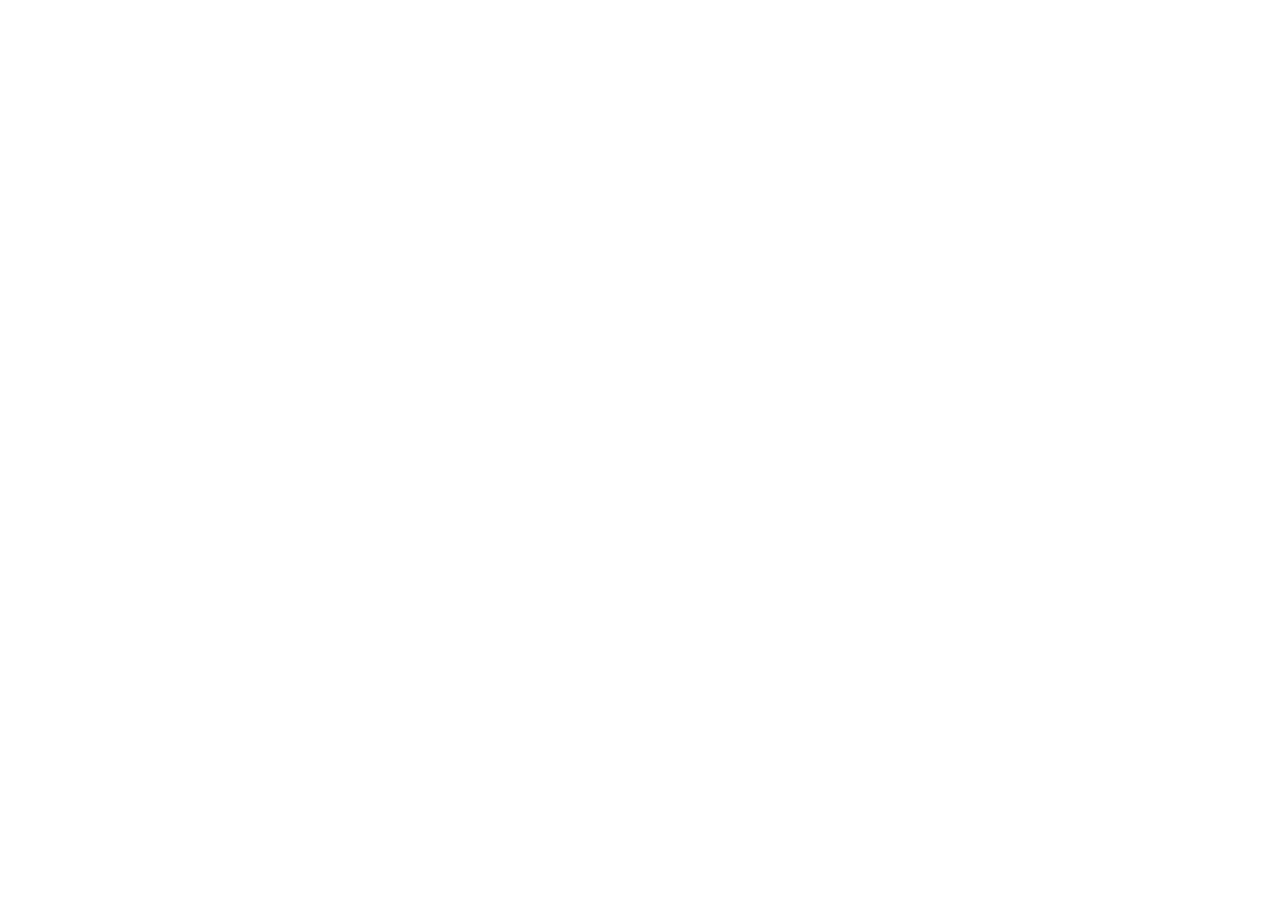
==== admin/index.html @ fb954137 "Add Decap CMS admin panel for non-developer news management - admin/index.html + admin/config.yml: D" ====
<!DOCTYPE html>
<html>
<head>
  <meta charset="utf-8" />
  <meta name="viewport" content="width=device-width, initial-scale=1.0" />
  <title>SUHO 管理者ページ</title>
</head>
<body>
  <script src="https://unpkg.com/decap-cms@^3.0.0/dist/decap-cms.js"></script>
</body>
</html>
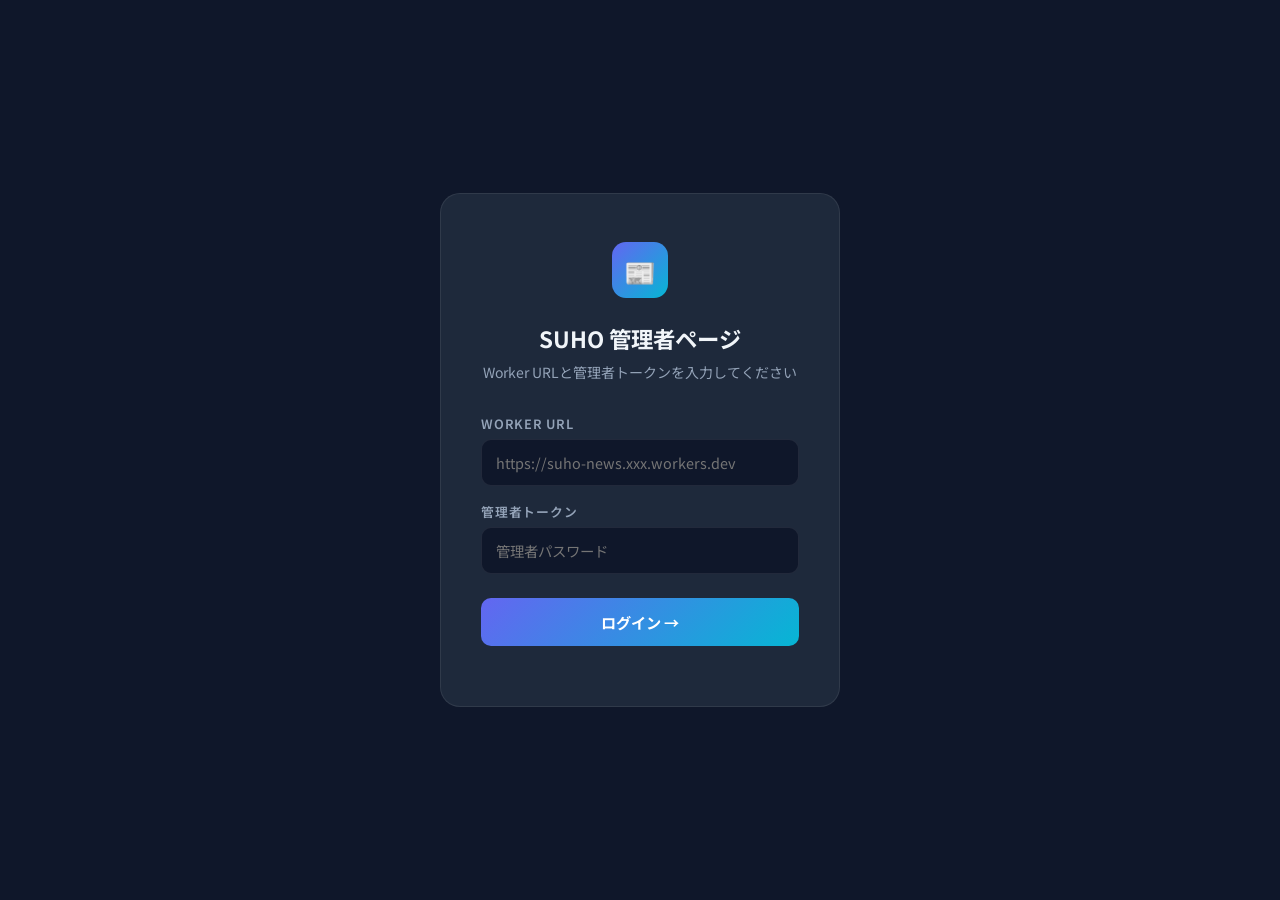
==== commit f7d4a57b: "Add custom bulletin-board admin UI + Cloudflare Worker backend - admin/index.html: full CRUD admin p" ====
--- a/admin/index.html
+++ b/admin/index.html
@@ -1,11 +1,845 @@
 <!DOCTYPE html>
-<html>
+<html lang="ja">
 <head>
-  <meta charset="utf-8" />
+  <meta charset="UTF-8" />
   <meta name="viewport" content="width=device-width, initial-scale=1.0" />
-  <title>SUHO 管理者ページ</title>
+  <title>SUHO ニュース管理</title>
+  <link href="https://fonts.googleapis.com/css2?family=Noto+Sans+JP:wght@400;500;700&display=swap" rel="stylesheet" />
+  <style>
+    *, *::before, *::after { box-sizing: border-box; margin: 0; padding: 0; }
+    :root {
+      --bg:       #0f172a;
+      --surface:  #1e293b;
+      --border:   rgba(255,255,255,.08);
+      --text:     #f1f5f9;
+      --muted:    #94a3b8;
+      --indigo:   #6366f1;
+      --cyan:     #06b6d4;
+      --green:    #10b981;
+      --red:      #ef4444;
+      --yellow:   #f59e0b;
+      --radius:   12px;
+    }
+    body { font-family: 'Noto Sans JP', sans-serif; background: var(--bg); color: var(--text); min-height: 100vh; }
+    a { text-decoration: none; color: inherit; }
+    button { cursor: pointer; font-family: inherit; border: none; outline: none; }
+
+    /* ── Login ─────────────────────────────────── */
+    #login-screen {
+      min-height: 100vh; display: flex; align-items: center; justify-content: center;
+    }
+    .login-card {
+      width: 400px; background: var(--surface); border: 1px solid var(--border);
+      border-radius: 20px; padding: 48px 40px; text-align: center;
+    }
+    .login-logo {
+      width: 56px; height: 56px; border-radius: 14px;
+      background: linear-gradient(135deg, var(--indigo), var(--cyan));
+      display: flex; align-items: center; justify-content: center;
+      font-size: 1.6rem; margin: 0 auto 24px;
+    }
+    .login-card h1 { font-size: 1.4rem; font-weight: 700; margin-bottom: 8px; }
+    .login-card p  { color: var(--muted); font-size: .875rem; margin-bottom: 32px; }
+    .field { text-align: left; margin-bottom: 16px; }
+    .field label { display: block; font-size: .8rem; font-weight: 600; color: var(--muted); margin-bottom: 6px; letter-spacing: .06em; text-transform: uppercase; }
+    .field input {
+      width: 100%; padding: 12px 14px; border-radius: 10px;
+      background: var(--bg); border: 1px solid var(--border);
+      color: var(--text); font-size: .9rem; font-family: inherit;
+      transition: border-color .2s;
+    }
+    .field input:focus { border-color: var(--indigo); outline: none; }
+    .btn-login {
+      width: 100%; padding: 13px; border-radius: 10px; font-size: .95rem; font-weight: 700;
+      background: linear-gradient(135deg, var(--indigo), var(--cyan));
+      color: #fff; margin-top: 8px; transition: opacity .2s;
+    }
+    .btn-login:hover { opacity: .9; }
+    .login-error { color: var(--red); font-size: .82rem; margin-top: 12px; }
+
+    /* ── App Layout ─────────────────────────────── */
+    #app { display: none; min-height: 100vh; flex-direction: column; }
+    #app.visible { display: flex; }
+
+    .app-header {
+      height: 60px; background: var(--surface); border-bottom: 1px solid var(--border);
+      display: flex; align-items: center; padding: 0 24px; gap: 16px; position: sticky; top: 0; z-index: 100;
+    }
+    .app-header .logo {
+      display: flex; align-items: center; gap: 10px; font-weight: 800; font-size: 1.1rem;
+    }
+    .app-header .logo span {
+      background: linear-gradient(135deg, var(--indigo), var(--cyan));
+      -webkit-background-clip: text; -webkit-text-fill-color: transparent;
+    }
+    .app-header .logo img { width: 32px; height: 32px; border-radius: 8px; }
+    .header-spacer { flex: 1; }
+    .btn-logout {
+      padding: 7px 16px; border-radius: 8px; font-size: .82rem; font-weight: 600;
+      background: transparent; border: 1px solid var(--border); color: var(--muted);
+      transition: all .2s;
+    }
+    .btn-logout:hover { border-color: var(--red); color: var(--red); }
+
+    .app-body { flex: 1; padding: 32px 28px; max-width: 1200px; margin: 0 auto; width: 100%; }
+
+    /* ── Toolbar ─────────────────────────────────── */
+    .toolbar {
+      display: flex; align-items: center; gap: 12px; margin-bottom: 24px; flex-wrap: wrap;
+    }
+    .toolbar h1 { font-size: 1.3rem; font-weight: 700; flex: 1; }
+    .btn-new {
+      display: flex; align-items: center; gap: 8px;
+      padding: 10px 20px; border-radius: 10px; font-size: .9rem; font-weight: 700;
+      background: linear-gradient(135deg, var(--indigo), var(--cyan)); color: #fff;
+      transition: opacity .2s; white-space: nowrap;
+    }
+    .btn-new:hover { opacity: .9; }
+    .btn-seed {
+      padding: 10px 16px; border-radius: 10px; font-size: .82rem; font-weight: 600;
+      background: rgba(245,158,11,.12); border: 1px solid rgba(245,158,11,.3); color: var(--yellow);
+      transition: all .2s; white-space: nowrap;
+    }
+    .btn-seed:hover { background: rgba(245,158,11,.2); }
+    .search-wrap { position: relative; }
+    .search-wrap input {
+      padding: 10px 14px 10px 36px; border-radius: 10px;
+      background: var(--surface); border: 1px solid var(--border);
+      color: var(--text); font-size: .875rem; font-family: inherit; width: 220px;
+    }
+    .search-wrap input:focus { border-color: var(--indigo); outline: none; }
+    .search-wrap .si { position: absolute; left: 11px; top: 50%; transform: translateY(-50%); color: var(--muted); font-size: .95rem; }
+
+    /* ── Stats ───────────────────────────────────── */
+    .stats { display: flex; gap: 16px; margin-bottom: 24px; }
+    .stat-card {
+      flex: 1; background: var(--surface); border: 1px solid var(--border);
+      border-radius: var(--radius); padding: 18px 20px;
+    }
+    .stat-card .num { font-size: 1.8rem; font-weight: 800; background: linear-gradient(135deg,var(--indigo),var(--cyan)); -webkit-background-clip:text; -webkit-text-fill-color:transparent; }
+    .stat-card .lbl { font-size: .78rem; color: var(--muted); margin-top: 4px; }
+
+    /* ── Article List ────────────────────────────── */
+    .article-table {
+      background: var(--surface); border: 1px solid var(--border); border-radius: var(--radius);
+      overflow: hidden;
+    }
+    .at-header {
+      display: grid; grid-template-columns: 60px 1fr 120px 110px 90px;
+      padding: 12px 20px; border-bottom: 1px solid var(--border);
+      font-size: .75rem; font-weight: 700; color: var(--muted); text-transform: uppercase; letter-spacing: .08em;
+    }
+    .at-row {
+      display: grid; grid-template-columns: 60px 1fr 120px 110px 90px;
+      padding: 14px 20px; border-bottom: 1px solid var(--border);
+      align-items: center; transition: background .15s;
+    }
+    .at-row:last-child { border-bottom: none; }
+    .at-row:hover { background: rgba(255,255,255,.03); }
+    .at-thumb {
+      width: 44px; height: 44px; border-radius: 10px; overflow: hidden;
+      background: linear-gradient(135deg, rgba(99,102,241,.2), rgba(6,182,212,.1));
+      display: flex; align-items: center; justify-content: center; font-size: 1.4rem;
+      border: 1px solid var(--border); flex-shrink: 0;
+    }
+    .at-thumb img { width: 100%; height: 100%; object-fit: cover; }
+    .at-info { padding-right: 16px; min-width: 0; }
+    .at-title {
+      font-size: .9rem; font-weight: 600; line-height: 1.4;
+      white-space: nowrap; overflow: hidden; text-overflow: ellipsis;
+      margin-bottom: 4px;
+    }
+    .at-featured-badge {
+      display: inline-flex; align-items: center; gap: 4px;
+      font-size: .68rem; font-weight: 700; padding: 2px 8px; border-radius: 6px;
+      background: rgba(245,158,11,.15); color: var(--yellow); border: 1px solid rgba(245,158,11,.3);
+    }
+    .at-cat {
+      font-size: .75rem; font-weight: 600; padding: 4px 10px; border-radius: 6px;
+      width: fit-content;
+    }
+    .cat-corporate   { background: rgba(99,102,241,.12); color: var(--indigo); border: 1px solid rgba(99,102,241,.2); }
+    .cat-service     { background: rgba(6,182,212,.12);  color: var(--cyan);   border: 1px solid rgba(6,182,212,.2); }
+    .cat-partnership { background: rgba(245,158,11,.12); color: var(--yellow); border: 1px solid rgba(245,158,11,.2); }
+    .cat-event       { background: rgba(16,185,129,.12); color: var(--green);  border: 1px solid rgba(16,185,129,.2); }
+    .at-date { font-size: .82rem; color: var(--muted); }
+    .at-actions { display: flex; gap: 8px; justify-content: flex-end; }
+    .btn-edit, .btn-del {
+      width: 32px; height: 32px; border-radius: 8px; font-size: .9rem;
+      display: flex; align-items: center; justify-content: center; transition: all .2s;
+    }
+    .btn-edit { background: rgba(99,102,241,.12); color: var(--indigo); border: 1px solid rgba(99,102,241,.2); }
+    .btn-edit:hover { background: rgba(99,102,241,.25); }
+    .btn-del  { background: rgba(239,68,68,.1);  color: var(--red);    border: 1px solid rgba(239,68,68,.2); }
+    .btn-del:hover  { background: rgba(239,68,68,.2); }
+    .no-articles { padding: 60px 20px; text-align: center; color: var(--muted); }
+    .no-articles .ni { font-size: 2.5rem; margin-bottom: 12px; }
+
+    /* ── Overlay / Form ──────────────────────────── */
+    .overlay {
+      display: none; position: fixed; inset: 0; z-index: 200;
+      background: rgba(0,0,0,.6); backdrop-filter: blur(4px);
+    }
+    .overlay.open { display: flex; align-items: flex-start; justify-content: flex-end; }
+    .panel {
+      width: 520px; max-width: 100vw; height: 100vh;
+      background: var(--surface); border-left: 1px solid var(--border);
+      overflow-y: auto; display: flex; flex-direction: column;
+    }
+    .panel-header {
+      padding: 22px 24px; border-bottom: 1px solid var(--border);
+      display: flex; align-items: center; gap: 12px; position: sticky; top: 0;
+      background: var(--surface); z-index: 10;
+    }
+    .panel-header h2 { font-size: 1.05rem; font-weight: 700; flex: 1; }
+    .btn-close {
+      width: 34px; height: 34px; border-radius: 8px; font-size: 1.1rem;
+      background: rgba(255,255,255,.06); color: var(--muted); border: 1px solid var(--border);
+      transition: all .2s;
+    }
+    .btn-close:hover { background: rgba(239,68,68,.15); color: var(--red); }
+    .panel-body { padding: 24px; flex: 1; }
+    .panel-footer {
+      padding: 16px 24px; border-top: 1px solid var(--border);
+      display: flex; gap: 10px; justify-content: flex-end;
+      position: sticky; bottom: 0; background: var(--surface);
+    }
+    .btn-cancel {
+      padding: 10px 20px; border-radius: 10px; font-size: .9rem; font-weight: 600;
+      background: rgba(255,255,255,.06); color: var(--muted); border: 1px solid var(--border);
+      transition: all .2s;
+    }
+    .btn-cancel:hover { background: rgba(255,255,255,.1); color: var(--text); }
+    .btn-save {
+      padding: 10px 24px; border-radius: 10px; font-size: .9rem; font-weight: 700;
+      background: linear-gradient(135deg, var(--indigo), var(--cyan)); color: #fff;
+      transition: opacity .2s; display: flex; align-items: center; gap: 8px;
+    }
+    .btn-save:hover { opacity: .9; }
+
+    /* Form fields */
+    .form-group { margin-bottom: 20px; }
+    .form-group label {
+      display: block; font-size: .78rem; font-weight: 700; color: var(--muted);
+      margin-bottom: 6px; letter-spacing: .06em; text-transform: uppercase;
+    }
+    .form-group label .req { color: var(--red); margin-left: 2px; }
+    .form-group input,
+    .form-group textarea,
+    .form-group select {
+      width: 100%; padding: 11px 14px; border-radius: 10px;
+      background: var(--bg); border: 1px solid var(--border);
+      color: var(--text); font-size: .9rem; font-family: inherit;
+      transition: border-color .2s; resize: vertical;
+    }
+    .form-group input:focus,
+    .form-group textarea:focus,
+    .form-group select:focus { border-color: var(--indigo); outline: none; }
+    .form-row { display: grid; grid-template-columns: 1fr 1fr; gap: 12px; }
+
+    /* Image upload */
+    .img-upload-area {
+      border: 2px dashed var(--border); border-radius: 14px;
+      padding: 28px 20px; text-align: center; cursor: pointer;
+      transition: all .2s; position: relative; overflow: hidden;
+    }
+    .img-upload-area:hover, .img-upload-area.drag { border-color: var(--indigo); background: rgba(99,102,241,.05); }
+    .img-upload-area .up-icon { font-size: 2rem; margin-bottom: 10px; }
+    .img-upload-area p { font-size: .85rem; color: var(--muted); }
+    .img-upload-area p strong { color: var(--indigo); }
+    .img-upload-area input[type=file] { position: absolute; inset: 0; opacity: 0; cursor: pointer; }
+    .img-preview {
+      position: relative; border-radius: 12px; overflow: hidden;
+      border: 1px solid var(--border); background: var(--bg);
+    }
+    .img-preview img { width: 100%; height: 160px; object-fit: cover; display: block; }
+    .img-preview-emoji { height: 80px; display: flex; align-items: center; justify-content: center; font-size: 2.5rem; }
+    .img-remove {
+      position: absolute; top: 8px; right: 8px; width: 26px; height: 26px;
+      border-radius: 50%; background: rgba(0,0,0,.6); color: #fff;
+      display: flex; align-items: center; justify-content: center; font-size: .7rem; cursor: pointer;
+      transition: background .2s;
+    }
+    .img-remove:hover { background: var(--red); }
+
+    /* Toggle switch */
+    .toggle-row {
+      display: flex; align-items: center; gap: 14px;
+      padding: 14px; border-radius: 12px; background: var(--bg); border: 1px solid var(--border);
+    }
+    .toggle-row .tr-info { flex: 1; }
+    .toggle-row .tr-label { font-size: .9rem; font-weight: 600; margin-bottom: 2px; }
+    .toggle-row .tr-desc  { font-size: .78rem; color: var(--muted); }
+    .toggle {
+      position: relative; width: 44px; height: 24px; flex-shrink: 0;
+    }
+    .toggle input { opacity: 0; width: 0; height: 0; position: absolute; }
+    .toggle-track {
+      position: absolute; inset: 0; border-radius: 12px;
+      background: rgba(255,255,255,.1); border: 1px solid var(--border);
+      transition: background .2s;
+    }
+    .toggle input:checked + .toggle-track { background: linear-gradient(135deg, var(--indigo), var(--cyan)); border-color: transparent; }
+    .toggle-thumb {
+      position: absolute; top: 2px; left: 2px; width: 18px; height: 18px;
+      border-radius: 50%; background: #fff; transition: left .2s;
+      box-shadow: 0 1px 4px rgba(0,0,0,.3);
+    }
+    .toggle input:checked ~ .toggle-thumb { left: 22px; }
+
+    /* Delete confirm */
+    .del-dialog {
+      display: none; position: fixed; inset: 0; z-index: 300;
+      background: rgba(0,0,0,.7); backdrop-filter: blur(4px);
+      align-items: center; justify-content: center;
+    }
+    .del-dialog.open { display: flex; }
+    .del-card {
+      background: var(--surface); border: 1px solid var(--border);
+      border-radius: 18px; padding: 32px 28px; max-width: 360px; text-align: center;
+    }
+    .del-card .del-icon { font-size: 2.5rem; margin-bottom: 14px; }
+    .del-card h3 { font-size: 1.05rem; font-weight: 700; margin-bottom: 8px; }
+    .del-card p  { font-size: .85rem; color: var(--muted); margin-bottom: 24px; line-height: 1.6; }
+    .del-btns { display: flex; gap: 10px; justify-content: center; }
+    .btn-del-cancel { padding: 10px 22px; border-radius: 10px; font-size: .9rem; font-weight: 600; background: rgba(255,255,255,.06); color: var(--muted); border: 1px solid var(--border); transition: all .2s; }
+    .btn-del-cancel:hover { color: var(--text); }
+    .btn-del-confirm { padding: 10px 22px; border-radius: 10px; font-size: .9rem; font-weight: 700; background: var(--red); color: #fff; transition: opacity .2s; }
+    .btn-del-confirm:hover { opacity: .85; }
+
+    /* Toast */
+    .toast {
+      position: fixed; bottom: 24px; right: 24px; z-index: 400;
+      padding: 12px 20px; border-radius: 12px; font-size: .875rem; font-weight: 600;
+      background: var(--green); color: #fff; opacity: 0; transform: translateY(8px);
+      transition: all .3s; pointer-events: none;
+    }
+    .toast.error { background: var(--red); }
+    .toast.show  { opacity: 1; transform: translateY(0); }
+
+    /* Loading */
+    .loading { text-align: center; padding: 60px; color: var(--muted); }
+    .spinner { width: 32px; height: 32px; border: 3px solid var(--border); border-top-color: var(--indigo); border-radius: 50%; animation: spin .7s linear infinite; margin: 0 auto 12px; }
+    @keyframes spin { to { transform: rotate(360deg); } }
+
+    /* Uploading indicator */
+    .upload-progress { font-size: .8rem; color: var(--cyan); margin-top: 6px; display: none; }
+    .upload-progress.show { display: block; }
+
+    @media (max-width: 768px) {
+      .at-header, .at-row { grid-template-columns: 50px 1fr 90px; }
+      .at-header > *:nth-child(3), .at-row > *:nth-child(3) { display: none; }
+      .stats { flex-wrap: wrap; }
+      .stat-card { min-width: calc(50% - 8px); }
+      .panel { width: 100vw; }
+    }
+  </style>
 </head>
 <body>
-  <script src="https://unpkg.com/decap-cms@^3.0.0/dist/decap-cms.js"></script>
+
+<!-- ===== LOGIN ===== -->
+<div id="login-screen">
+  <div class="login-card">
+    <div class="login-logo">📰</div>
+    <h1>SUHO 管理者ページ</h1>
+    <p>Worker URLと管理者トークンを入力してください</p>
+    <div class="field">
+      <label>Worker URL</label>
+      <input id="inp-url" type="url" placeholder="https://suho-news.xxx.workers.dev" />
+    </div>
+    <div class="field">
+      <label>管理者トークン</label>
+      <input id="inp-token" type="password" placeholder="管理者パスワード" />
+    </div>
+    <button class="btn-login" onclick="login()">ログイン →</button>
+    <div class="login-error" id="login-err"></div>
+  </div>
+</div>
+
+<!-- ===== APP ===== -->
+<div id="app">
+  <header class="app-header">
+    <div class="logo">
+      <img src="../assets/suho-logo.png" alt="SUHO" onerror="this.style.display='none'" />
+      <span>SUHO</span>
+    </div>
+    <div style="font-size:.82rem;color:var(--muted);margin-left:4px">ニュース管理</div>
+    <div class="header-spacer"></div>
+    <button class="btn-logout" onclick="logout()">ログアウト</button>
+  </header>
+
+  <div class="app-body">
+    <!-- Toolbar -->
+    <div class="toolbar">
+      <h1>記事一覧</h1>
+      <div class="search-wrap">
+        <span class="si">🔍</span>
+        <input id="search-inp" placeholder="記事を検索..." oninput="renderList()" />
+      </div>
+      <button class="btn-seed" onclick="seedInitialData()" title="news-data.json の初期データをインポート">📥 初期データ投入</button>
+      <button class="btn-new" onclick="openForm()">＋ 新規記事</button>
+    </div>
+
+    <!-- Stats -->
+    <div class="stats" id="stats"></div>
+
+    <!-- Article list -->
+    <div class="article-table" id="article-list">
+      <div class="loading"><div class="spinner"></div>読み込み中…</div>
+    </div>
+  </div>
+</div>
+
+<!-- ===== FORM PANEL ===== -->
+<div class="overlay" id="overlay" onclick="overlayClick(event)">
+  <div class="panel" id="panel">
+    <div class="panel-header">
+      <h2 id="panel-title">新規記事を追加</h2>
+      <button class="btn-close" onclick="closeForm()">✕</button>
+    </div>
+    <div class="panel-body">
+
+      <!-- Image upload -->
+      <div class="form-group">
+        <label>サムネイル画像（任意）</label>
+        <div id="upload-area" class="img-upload-area" ondragover="onDrag(event,true)" ondragleave="onDrag(event,false)" ondrop="onDrop(event)">
+          <div class="up-icon">🖼️</div>
+          <p>ここにドラッグ＆ドロップ<br/>または <strong>クリックして選択</strong></p>
+          <input type="file" id="img-input" accept="image/*" onchange="onImageSelect(event)" />
+        </div>
+        <div id="img-preview-wrap" style="display:none"></div>
+        <div class="upload-progress" id="upload-progress">⏳ アップロード中…</div>
+      </div>
+
+      <!-- Emoji (shown when no image) -->
+      <div class="form-group" id="emoji-group">
+        <label>アイコン絵文字（画像なしの場合）</label>
+        <input id="f-emoji" type="text" placeholder="例: 🤝 🛡️ ☁️ 🎮" maxlength="4" value="📰" />
+      </div>
+
+      <!-- Title -->
+      <div class="form-group">
+        <label>タイトル <span class="req">*</span></label>
+        <input id="f-title" type="text" placeholder="記事のタイトルを入力" />
+      </div>
+
+      <!-- Category & Date -->
+      <div class="form-row">
+        <div class="form-group">
+          <label>カテゴリ <span class="req">*</span></label>
+          <select id="f-category">
+            <option value="corporate">コーポレート</option>
+            <option value="service">サービス</option>
+            <option value="partnership">パートナーシップ</option>
+            <option value="event">イベント</option>
+          </select>
+        </div>
+        <div class="form-group">
+          <label>日付 <span class="req">*</span></label>
+          <input id="f-date" type="date" />
+        </div>
+      </div>
+
+      <!-- Excerpt -->
+      <div class="form-group">
+        <label>概要文（一覧に表示）</label>
+        <textarea id="f-excerpt" rows="3" placeholder="1〜2文程度の概要を入力してください"></textarea>
+      </div>
+
+      <!-- Link -->
+      <div class="form-group">
+        <label>詳細ページURL（任意）</label>
+        <input id="f-link" type="url" placeholder="https://... （なければ空白）" />
+      </div>
+
+      <!-- Featured toggle -->
+      <div class="form-group">
+        <label>表示設定</label>
+        <div class="toggle-row">
+          <div class="tr-info">
+            <div class="tr-label">⭐ フィーチャー記事として表示</div>
+            <div class="tr-desc">ONにするとページ上部に大きく表示されます（1件のみ有効）</div>
+          </div>
+          <label class="toggle">
+            <input type="checkbox" id="f-featured" />
+            <div class="toggle-track"></div>
+            <div class="toggle-thumb"></div>
+          </label>
+        </div>
+      </div>
+
+    </div>
+    <div class="panel-footer">
+      <button class="btn-cancel" onclick="closeForm()">キャンセル</button>
+      <button class="btn-save" onclick="saveArticle()">
+        <span id="save-txt">保存する</span>
+      </button>
+    </div>
+  </div>
+</div>
+
+<!-- ===== DELETE CONFIRM ===== -->
+<div class="del-dialog" id="del-dialog">
+  <div class="del-card">
+    <div class="del-icon">🗑️</div>
+    <h3>記事を削除しますか？</h3>
+    <p id="del-target-title" style="color:var(--text);font-weight:600;margin-bottom:8px"></p>
+    <p>この操作は元に戻せません。</p>
+    <div class="del-btns">
+      <button class="btn-del-cancel" onclick="closeDelete()">キャンセル</button>
+      <button class="btn-del-confirm" onclick="confirmDelete()">削除する</button>
+    </div>
+  </div>
+</div>
+
+<!-- ===== TOAST ===== -->
+<div class="toast" id="toast"></div>
+
+<script>
+  /* ── Config ─────────────────────────────────────────── */
+  let WORKER_URL  = localStorage.getItem('suho_worker_url')  || '';
+  let ADMIN_TOKEN = localStorage.getItem('suho_admin_token') || '';
+
+  /* ── State ──────────────────────────────────────────── */
+  let articles  = [];
+  let editingId = null;
+  let deleteId  = null;
+  let uploadedImageUrl = '';
+
+  /* ── API Helpers ─────────────────────────────────────── */
+  async function api(method, path, body) {
+    const opts = {
+      method,
+      headers: {
+        'Authorization': `Bearer ${ADMIN_TOKEN}`,
+        ...(body && !(body instanceof FormData) ? { 'Content-Type': 'application/json' } : {})
+      },
+      ...(body ? { body: body instanceof FormData ? body : JSON.stringify(body) } : {})
+    };
+    const res = await fetch(`${WORKER_URL}${path}`, opts);
+    const data = await res.json();
+    if (!res.ok) throw new Error(data.error || `HTTP ${res.status}`);
+    return data;
+  }
+
+  /* ── Auth ────────────────────────────────────────────── */
+  async function login() {
+    const url   = document.getElementById('inp-url').value.trim().replace(/\/$/, '');
+    const token = document.getElementById('inp-token').value.trim();
+    const err   = document.getElementById('login-err');
+    err.textContent = '';
+    if (!url || !token) { err.textContent = 'URLとトークンを入力してください'; return; }
+
+    try {
+      const res = await fetch(`${url}/articles`);
+      if (!res.ok) throw new Error('接続できませんでした');
+      WORKER_URL  = url;
+      ADMIN_TOKEN = token;
+      localStorage.setItem('suho_worker_url',   WORKER_URL);
+      localStorage.setItem('suho_admin_token',  ADMIN_TOKEN);
+      await initApp();
+    } catch (e) {
+      err.textContent = `ログイン失敗: ${e.message}`;
+    }
+  }
+
+  function logout() {
+    localStorage.removeItem('suho_worker_url');
+    localStorage.removeItem('suho_admin_token');
+    location.reload();
+  }
+
+  /* ── Init ────────────────────────────────────────────── */
+  async function initApp() {
+    document.getElementById('login-screen').style.display = 'none';
+    const app = document.getElementById('app');
+    app.classList.add('visible');
+    await loadArticles();
+    // Today's date as default
+    document.getElementById('f-date').value = new Date().toISOString().slice(0, 10);
+  }
+
+  async function loadArticles() {
+    try {
+      const data = await api('GET', '/articles');
+      articles = data.articles || [];
+      renderStats();
+      renderList();
+    } catch (e) {
+      showToast('データ読み込みエラー: ' + e.message, true);
+    }
+  }
+
+  /* ── Stats ───────────────────────────────────────────── */
+  const CAT_LABELS = { corporate: 'コーポレート', service: 'サービス', partnership: 'パートナーシップ', event: 'イベント' };
+  function renderStats() {
+    const total  = articles.length;
+    const cats   = [...new Set(articles.map(a => a.category))].length;
+    const latest = articles[0]?.date || '—';
+    document.getElementById('stats').innerHTML = `
+      <div class="stat-card"><div class="num">${total}</div><div class="lbl">総記事数</div></div>
+      <div class="stat-card"><div class="num">${cats}</div><div class="lbl">カテゴリ数</div></div>
+      <div class="stat-card"><div class="num" style="font-size:1.2rem">${latest}</div><div class="lbl">最新記事日付</div></div>
+    `;
+  }
+
+  /* ── List Render ─────────────────────────────────────── */
+  function renderList() {
+    const q   = (document.getElementById('search-inp').value || '').toLowerCase();
+    const filtered = q ? articles.filter(a => a.title.toLowerCase().includes(q) || (a.excerpt || '').toLowerCase().includes(q)) : articles;
+    const list = document.getElementById('article-list');
+
+    if (!filtered.length) {
+      list.innerHTML = '<div class="no-articles"><div class="ni">📭</div><p>記事がありません</p></div>';
+      return;
+    }
+
+    const thumb = a => a.image
+      ? `<div class="at-thumb"><img src="${a.image}" alt="" loading="lazy"/></div>`
+      : `<div class="at-thumb">${a.emoji || '📰'}</div>`;
+
+    const catCls = { corporate: 'cat-corporate', service: 'cat-service', partnership: 'cat-partnership', event: 'cat-event' };
+
+    list.innerHTML = `
+      <div class="at-header"><div>画像</div><div>タイトル</div><div>カテゴリ</div><div>日付</div><div></div></div>
+      ${filtered.map(a => `
+        <div class="at-row">
+          ${thumb(a)}
+          <div class="at-info">
+            <div class="at-title">${escHtml(a.title)}</div>
+            ${a.featured ? '<div class="at-featured-badge">⭐ Featured</div>' : ''}
+          </div>
+          <div><span class="at-cat ${catCls[a.category] || ''}">${CAT_LABELS[a.category] || a.category}</span></div>
+          <div class="at-date">${a.date}</div>
+          <div class="at-actions">
+            <button class="btn-edit" onclick="openEdit('${a.id}')" title="編集">✏️</button>
+            <button class="btn-del"  onclick="openDelete('${a.id}')" title="削除">🗑️</button>
+          </div>
+        </div>`).join('')}`;
+  }
+
+  /* ── Form Open/Close ──────────────────────────────────── */
+  function openForm(article) {
+    editingId        = article ? article.id : null;
+    uploadedImageUrl = article?.image || '';
+
+    document.getElementById('panel-title').textContent = article ? '記事を編集' : '新規記事を追加';
+    document.getElementById('f-title').value    = article?.title    || '';
+    document.getElementById('f-category').value = article?.category || 'corporate';
+    document.getElementById('f-date').value     = article ? dateToInput(article.date) : new Date().toISOString().slice(0,10);
+    document.getElementById('f-excerpt').value  = article?.excerpt  || '';
+    document.getElementById('f-link').value     = (article?.link && article.link !== '#') ? article.link : '';
+    document.getElementById('f-emoji').value    = article?.emoji    || '📰';
+    document.getElementById('f-featured').checked = !!article?.featured;
+    document.getElementById('save-txt').textContent = article ? '更新する' : '保存する';
+
+    setImagePreview(article?.image || '');
+    document.getElementById('overlay').classList.add('open');
+  }
+
+  function openEdit(id) {
+    const a = articles.find(a => a.id === id);
+    if (a) openForm(a);
+  }
+
+  function closeForm() {
+    document.getElementById('overlay').classList.remove('open');
+    editingId = null;
+    uploadedImageUrl = '';
+  }
+
+  function overlayClick(e) {
+    if (e.target === document.getElementById('overlay')) closeForm();
+  }
+
+  /* ── Image Upload ──────────────────────────────────────── */
+  function onDrag(e, over) {
+    e.preventDefault();
+    document.getElementById('upload-area').classList.toggle('drag', over);
+  }
+  function onDrop(e) {
+    e.preventDefault();
+    onDrag(e, false);
+    const file = e.dataTransfer.files[0];
+    if (file && file.type.startsWith('image/')) uploadImage(file);
+  }
+  function onImageSelect(e) {
+    const file = e.target.files[0];
+    if (file) uploadImage(file);
+    e.target.value = '';
+  }
+
+  async function uploadImage(file) {
+    const prog = document.getElementById('upload-progress');
+    prog.classList.add('show');
+    try {
+      // Resize & compress client-side
+      const compressed = await compressImage(file, 800);
+      const fd = new FormData();
+      fd.append('image', compressed, file.name);
+      const data = await api('POST', '/upload', fd);
+      uploadedImageUrl = data.url;
+      setImagePreview(uploadedImageUrl);
+    } catch (e) {
+      showToast('画像アップロード失敗: ' + e.message, true);
+    } finally {
+      prog.classList.remove('show');
+    }
+  }
+
+  function compressImage(file, maxWidth) {
+    return new Promise(resolve => {
+      const img = new Image();
+      const url = URL.createObjectURL(file);
+      img.onload = () => {
+        URL.revokeObjectURL(url);
+        const scale = Math.min(1, maxWidth / img.width);
+        const canvas = document.createElement('canvas');
+        canvas.width  = img.width  * scale;
+        canvas.height = img.height * scale;
+        canvas.getContext('2d').drawImage(img, 0, 0, canvas.width, canvas.height);
+        canvas.toBlob(blob => resolve(new File([blob], file.name, { type: 'image/jpeg' })), 'image/jpeg', 0.82);
+      };
+      img.src = url;
+    });
+  }
+
+  function setImagePreview(url) {
+    const wrap = document.getElementById('img-preview-wrap');
+    const area = document.getElementById('upload-area');
+    if (url) {
+      wrap.style.display = 'block';
+      area.style.display = 'none';
+      wrap.innerHTML = `
+        <div class="img-preview">
+          <img src="${url}" alt="プレビュー" />
+          <div class="img-remove" onclick="removeImage()">✕</div>
+        </div>`;
+    } else {
+      wrap.style.display = 'none';
+      area.style.display = '';
+    }
+  }
+
+  function removeImage() {
+    uploadedImageUrl = '';
+    setImagePreview('');
+  }
+
+  /* ── Save ─────────────────────────────────────────────── */
+  async function saveArticle() {
+    const title    = document.getElementById('f-title').value.trim();
+    const category = document.getElementById('f-category').value;
+    const dateRaw  = document.getElementById('f-date').value;
+    const excerpt  = document.getElementById('f-excerpt').value.trim();
+    const link     = document.getElementById('f-link').value.trim() || '#';
+    const emoji    = document.getElementById('f-emoji').value.trim() || '📰';
+    const featured = document.getElementById('f-featured').checked;
+
+    if (!title)   { showToast('タイトルを入力してください', true); return; }
+    if (!dateRaw) { showToast('日付を選択してください', true); return; }
+
+    const date = dateRaw.replace(/-/g, '.');
+    const article = { title, category, date, excerpt, link, emoji, featured, ...(uploadedImageUrl ? { image: uploadedImageUrl } : {}) };
+
+    const saveTxt = document.getElementById('save-txt');
+    saveTxt.textContent = '保存中…';
+
+    try {
+      if (editingId) {
+        const updated = await api('PUT', `/articles/${editingId}`, article);
+        const idx = articles.findIndex(a => a.id === editingId);
+        articles[idx] = updated;
+        showToast('記事を更新しました ✓');
+      } else {
+        const created = await api('POST', '/articles', article);
+        articles.unshift(created);
+        showToast('記事を追加しました ✓');
+      }
+      renderStats();
+      renderList();
+      closeForm();
+    } catch (e) {
+      showToast('保存に失敗しました: ' + e.message, true);
+    } finally {
+      saveTxt.textContent = editingId ? '更新する' : '保存する';
+    }
+  }
+
+  /* ── Delete ───────────────────────────────────────────── */
+  function openDelete(id) {
+    deleteId = id;
+    const a = articles.find(a => a.id === id);
+    document.getElementById('del-target-title').textContent = a?.title || '';
+    document.getElementById('del-dialog').classList.add('open');
+  }
+  function closeDelete() {
+    deleteId = null;
+    document.getElementById('del-dialog').classList.remove('open');
+  }
+  async function confirmDelete() {
+    if (!deleteId) return;
+    try {
+      await api('DELETE', `/articles/${deleteId}`);
+      articles = articles.filter(a => a.id !== deleteId);
+      showToast('記事を削除しました');
+      renderStats();
+      renderList();
+      closeDelete();
+    } catch (e) {
+      showToast('削除に失敗しました: ' + e.message, true);
+    }
+  }
+
+  /* ── Seed Initial Data ────────────────────────────────── */
+  async function seedInitialData() {
+    if (!confirm('news-data.json の初期データをWorkerに投入します。既存データは上書きされます。続けますか？')) return;
+    try {
+      const res  = await fetch('../news-data.json');
+      const data = await res.json();
+      await api('POST', '/seed', { articles: data.articles });
+      showToast(`${data.articles.length}件のデータを投入しました ✓`);
+      await loadArticles();
+    } catch (e) {
+      showToast('投入に失敗しました: ' + e.message, true);
+    }
+  }
+
+  /* ── Helpers ──────────────────────────────────────────── */
+  function dateToInput(d) {
+    // "2025.08.04" → "2025-08-04"
+    return d ? d.replace(/\./g, '-') : '';
+  }
+  function escHtml(s) {
+    return (s || '').replace(/&/g,'&amp;').replace(/</g,'&lt;').replace(/>/g,'&gt;').replace(/"/g,'&quot;');
+  }
+
+  let toastTimer;
+  function showToast(msg, isError = false) {
+    const t = document.getElementById('toast');
+    t.textContent = msg;
+    t.className   = `toast${isError ? ' error' : ''}`;
+    t.classList.add('show');
+    clearTimeout(toastTimer);
+    toastTimer = setTimeout(() => t.classList.remove('show'), 3000);
+  }
+
+  /* ── Auto-login if credentials stored ────────────────── */
+  (async function() {
+    if (WORKER_URL && ADMIN_TOKEN) {
+      try {
+        const res = await fetch(`${WORKER_URL}/articles`);
+        if (res.ok) { await initApp(); return; }
+      } catch {}
+    }
+    // Show login screen
+    document.getElementById('login-screen').style.display = '';
+  })();
+
+  // Enter key on login
+  ['inp-url','inp-token'].forEach(id => {
+    document.getElementById(id).addEventListener('keydown', e => { if (e.key === 'Enter') login(); });
+  });
+</script>
 </body>
 </html>
